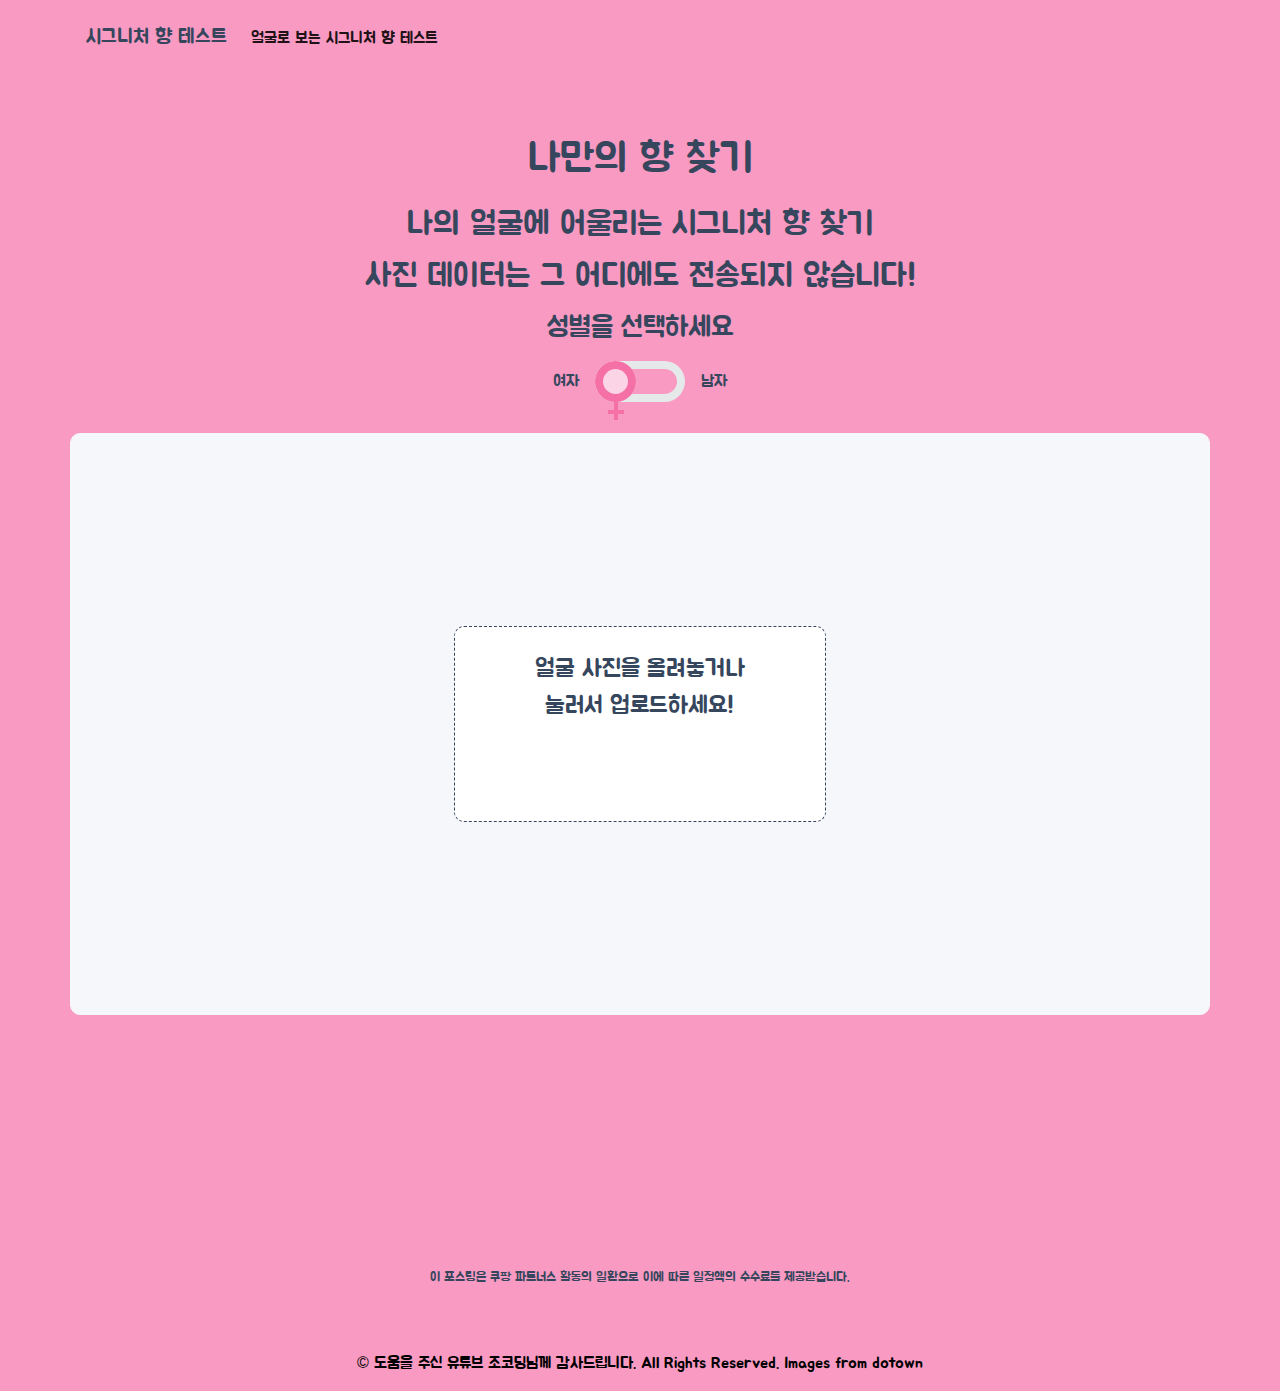
==== index.html @ cccfbf96 "change title" ====
<!DOCTYPE html>
<html>
    
<head>
    <!-- Go to www.addthis.com/dashboard to customize your tools -->
    <meta charset="UTF-8">
    <meta name="viewport" content="width=device-width, initial-scale=1, shrink-to-fit=no">
    <meta http-equiv="X-UA-Compatible" content="ie=edge">
    <link href="https://fonts.googleapis.com/css?family=Jua&display=swap" rel="stylesheet">
    <link rel="stylesheet" href="https://stackpath.bootstrapcdn.com/bootstrap/4.4.1/css/bootstrap.min.css" integrity="sha384-Vkoo8x4CGsO3+Hhxv8T/Q5PaXtkKtu6ug5TOeNV6gBiFeWPGFN9MuhOf23Q9Ifjh" crossorigin="anonymous">
    <title>시그니처 향 테스트</title>
    <meta name="title" content="시그니처 향 테스트">
    <meta name="subject" content="얼굴로 나의 향 테스트, 나에게 어울리는 향을 테스트해보세요!">
    <meta name="keywords" content="향 테스트, 인공지능 향 추천, 향수, 향 테스트, 나에게 어울리는 향, 향 찾기, 얼굴로 보는 향, 얼굴 향수, 향수얼굴, perfume, 인공지능 향, AI 향수 추천, AI 향, scent, ai scent, my perfume, personal scent ">
    <meta name="author" content="misang">
    <link rel="stylesheet" href="style.css">
    <link rel="canonical" href="https://lookscent.netlify.app/" />
    <meta property="og:url" content="https://lookscent.netlify.app/" />
    <meta property="og:type" content="website" />
    <meta property="og:title" content="나만의 향 테스트" />
    <meta property="og:description" content="얼굴로 보는 나의 향 테스트, 나에게 어울리는 향을 찾아보세요! 대표 연예인 사진 데이터로 학습한 인공지능이 나의 얼굴 특징을 기반으로 어울리는 향을 찾아드립니다. 회원가입도 필요없이 화면에서 바로 확인해보세요! 사진 데이터는 그 어디에도 전송되지 않습니다. 인공지능이 추천해주는 나의 향을 찾아보세요!" >
    <meta property="og:image" content="/image.jpg" />
    <script async src="https://pagead2.googlesyndication.com/pagead/js/adsbygoogle.js?client=ca-pub-5580044434392562"
     crossorigin="anonymous"></script>
    <script type="text/javascript" src="//s7.addthis.com/js/300/addthis_widget.js#pubid=ra-62d581c0c9867941"></script>
    <link rel="shortcut icon" href="/favicon.ico" type="image/x-icon">
    <link rel="icon" href="/favicon.ico" type="image/x-icon">
    <!-- Global site tag (gtag.js) - Google Analytics -->
    <script async src="https://www.googletagmanager.com/gtag/js?id=G-VNQ92HPM6Y"></script>
    <script>
        window.dataLayer = window.dataLayer || [];
        function gtag(){dataLayer.push(arguments);}
        gtag('js', new Date());

        gtag('config', 'G-VNQ92HPM6Y');
</script>
</head>

<body>
    <nav class="p-3 container navbar navbar-expand-lg navbar-light">
        <a class="navbar-brand" href="https://lookscent.netlify.app/">시그니처 향 테스트</a>
        <button class="navbar-toggler" type="button" data-toggle="collapse" data-target="#navbarNav" aria-controls="navbarNav" aria-expanded="false" aria-label="Toggle navigation">
            <span class="navbar-toggler-icon"></span>
        </button>
        <div class="collapse navbar-collapse" id="navbarNav">
            <ul class="navbar-nav">
                <li class="nav-item active">
                    <a class="nav-link" href="#">얼굴로 보는 시그니처 향 테스트
                        <span class="sr-only">(current)</span>
                    </a>
                </li>
            </ul>
        </div>
    </nav>
    <div class="ad-banner">
        <ins class="kakao_ad_area" style="display:none;" 
        data-ad-unit    = "DAN-I68rIBqGQ27XuwZE" 
        data-ad-width   = "1200" 
        data-ad-height  = "100"></ins>
    </div> 
<script type="text/javascript" src="//t1.daumcdn.net/kas/static/ba.min.js" async></script>
    <section class="section">
        <h1 class="title">나만의 향 찾기</h1>
        <h2 class="subtitle">나의 얼굴에 어울리는 시그니처 향 찾기</h2>
        <h2 class="sr-only">나는 어떤 향이 어울릴까? 나에게 어울리는 향을 찾아보세요!</h2>
        <h3 class="sr-only">대표 연예인 사진 데이터로 학습한 인공지능이 나의 얼굴형의 특징에 어울리는 향을 찾아드립니다.</h3>
        <h4 class="sr-only">본 서비스는 Google의 인공지능 teachable machine 2.0을 활용하였습니다.</h4>
        <p class="sr-only">얼굴로 보는 인공지능 향 추천, 나에게 어울리는 향을 찾아보세요! 대표 연예인 사진 데이터로 학습한 인공지능이 나의 얼굴 특징을 기반으로 나에게 어울리는 향을 찾아드립니다. 회원가입도 필요없이 화면에서 바로 확인해보세요! 사진 데이터는 그 어디에도 전송되지 않습니다. </p>
    </section>
    <h2 class="pb-2 d-flex justify-content-center">사진 데이터는 그 어디에도 전송되지 않습니다!</h2>
    <h3 class="pb-2 d-flex justify-content-center">성별을 선택하세요</h3>
    <section class="d-flex justify-content-center">
        <p class="d-flex align-items-center pr-3">여자</p>
        <div>
            <input type="checkbox" id="gender" value = '' onclick="ChangeBackgroundColor(this)"> <!-- 버튼 -->
            <label for="gender">
                <span class="knob">
                    <i></i>
                </span>
            </label>
        </div>
        <p class="d-flex align-items-center pl-3">남자</p>
    </section>
    <script class="jsbin" src="https://ajax.googleapis.com/ajax/libs/jquery/1/jquery.min.js"></script>
    <div class="mt-3 container file-upload">
        <div class="image-upload-wrap">
            <input class="file-upload-input" type='file' onchange="readURL(this);" accept="image/*" />
            <div class="drag-text">
                <!-- <img src="img/upload.svg" class="mt-5 pt-5 upload"> -->
                <h3 class="mb-5 pb-5 pt-4  upload-text">얼굴 사진을 올려놓거나 눌러서 업로드하세요!</h3>
            </div>
        </div>
        <div class="file-upload-content">
            <img class="file-upload-image" id="face-image" src="#" alt="your image" />
            <div id="loading" class="animated bounce">
                <div class="spinner-border" role="status">
                    <span class="sr-only">Loading...</span>
                </div>
                <p class="text-center">AI가 당신의 인상과 향을 찾는 중입니다.</p>
            </div>
            <p class="result-message"></p>
            <div id="label-container" class="d-flex flex-column justify-content-around"></div>
                <!-- Go to www.addthis.com/dashboard to customize your tools -->
                <div class="addthis_inline_share_toolbox"></div>

            <div class="pt-3 image-title-wrap">
                <button type="button p-2" class="try-again-btn" onclick="window.location.reload();">
                    <span class="try-again-text">다른 사진으로 재시도</span>
                </button>
            </div>            
        </div>
    </div>
    <div id="disqus_thread"></div>
<script>
    /**
    *  RECOMMENDED CONFIGURATION VARIABLES: EDIT AND UNCOMMENT THE SECTION BELOW TO INSERT DYNAMIC VALUES FROM YOUR PLATFORM OR CMS.
    *  LEARN WHY DEFINING THESE VARIABLES IS IMPORTANT: https://disqus.com/admin/universalcode/#configuration-variables    */
    /*
    var disqus_config = function () {
    this.page.url = PAGE_URL;  // Replace PAGE_URL with your page's canonical URL variable
    this.page.identifier = PAGE_IDENTIFIER; // Replace PAGE_IDENTIFIER with your page's unique identifier variable
    };
    */
    (function() { // DON'T EDIT BELOW THIS LINE
    var d = document, s = d.createElement('script');
    s.src = 'https://unknown-18.disqus.com/embed.js';
    s.setAttribute('data-timestamp', +new Date());
    (d.head || d.body).appendChild(s);
    })();
</script>
    <div class="coupang" align = "center"> 
        <iframe src="https://coupa.ng/ccXK9j" width="120" height="240" frameborder="0" scrolling="no" referrerpolicy="unsafe-url"></iframe>
        <iframe src="https://coupa.ng/ccXLr7" width="120" height="240" frameborder="0" scrolling="no" referrerpolicy="unsafe-url"></iframe>
        <iframe src="https://coupa.ng/ccXLs4" width="120" height="240" frameborder="0" scrolling="no" referrerpolicy="unsafe-url"></iframe>
        <iframe src="https://coupa.ng/ccXLth" width="120" height="240" frameborder="0" scrolling="no" referrerpolicy="unsafe-url"></iframe>
    </div><!-- 쿠팡 파트너스 -->
    <p class="state">이 포스팅은 쿠팡 파트너스 활동의 일환으로 이에 따른 일정액의 수수료를 제공받습니다.</p>
    <div class="ad-banner">
        <ins class="kakao_ad_area" style="display:none;" 
        data-ad-unit    = "DAN-HFr7iyqAqoJLglbb" 
        data-ad-width   = "320" 
        data-ad-height  = "100"></ins> 

        <ins class="kakao_ad_area" style="display:none;" 
            data-ad-unit    = "DAN-9bQ7gL9m0VF2BcgX" 
            data-ad-width   = "320" 
            data-ad-height  = "100"></ins>
    </div> 
        <script type="text/javascript" src="//t1.daumcdn.net/kas/static/ba.min.js" async></script>
    <div>
    <footer class="footer pt-5 container d-flex justify-content-center">
            <p>&copy; 도움을 주신 유튜브 조코딩님께 감사드립니다. All Rights Reserved. Images from dotown</p>
        </div>
    </footer>
    <script>
        function ChangeBackgroundColor(self) {
            var target = document.querySelector('body');
            if (self.value == 'woman') {
                target.style.backgroundColor = '#f89ac1'
                self.value = 'man'

            }
            else {
                target.style.backgroundColor = '#c5e2f5'
                self.value = 'woman'

            }
        }

        function readURL(input) {
            if (input.files && input.files[0]) {
                var reader = new FileReader();
                reader.onload = function(e) {
                    $('.image-upload-wrap').hide();
                    $('#loading').show();
                    $('.file-upload-image').attr('src', e.target.result);
                    $('.file-upload-content').show();
                    $('.image-title').html(input.files[0].name);
                };
                reader.readAsDataURL(input.files[0]);
                init().then(function() {
                    predict();
                    $('#loading').hide();
                });
            } else {
                removeUpload();
            }
        }

        function removeUpload() {
            $('.file-upload-input').replaceWith($('.file-upload-input').clone());
            $('.file-upload-content').hide();
            $('.image-upload-wrap').show();
        }
        $('.image-upload-wrap').bind('dragover', function() {
            $('.image-upload-wrap').addClass('image-dropping');
        });
        $('.image-upload-wrap').bind('dragleave', function() {
            $('.image-upload-wrap').removeClass('image-dropping');
        });
    </script>
    <script src="https://cdn.jsdelivr.net/npm/@tensorflow/tfjs@1.3.1/dist/tf.min.js"></script>
<script src="https://cdn.jsdelivr.net/npm/@teachablemachine/image@0.8/dist/teachablemachine-image.min.js"></script>
    <script type="text/javascript">
        let URL;
        const urlMale = "https://teachablemachine.withgoogle.com/models/o9D1N5TN/";
        const urlFemale = "https://teachablemachine.withgoogle.com/models/bB3YHn5r/";
        let model, webcam, labelContainer, maxPredictions;
        async function init() {
            if (document.getElementById("gender").checked) {
                URL = urlMale;
            } else {
                URL = urlFemale;
            }
            const modelURL = URL + "model.json";
            const metadataURL = URL + "metadata.json";
            model = await tmImage.load(modelURL, metadataURL);
            maxPredictions = model.getTotalClasses();
            labelContainer = document.getElementById("label-container");
            for (let i = 0; i < maxPredictions; i++) {
                var element = document.createElement("div")
                element.classList.add("d-flex");
                labelContainer.appendChild(element);
            }
        }
        async function predict() {
            var image = document.getElementById("face-image")
            const prediction = await model.predict(image, false);
            prediction.sort((a, b) => parseFloat(b.probability) - parseFloat(a.probability));
            console.log(prediction[0].className);
            var resultTitle, resultExplain, resultCeleb, resultimage;
            if (document.getElementById("gender").checked) {
                switch (prediction[0].className) {
                    case "dog":
                        resultTitle = "편안하고 따뜻한 강아지"
                        resultimage = "dog.png"
                        resultExplain = "활짝 웃는 모습이 세상 무해하고 순둥한 강아지같은 미소는 지닌 귀여운 얼굴이시군요! 이러한 특징의 장점을 더 살려주는 사랑스럽고 포옹을 하고싶게 만드는 향이 잘 어울리겠습니다. 순수함과 러블리한 느낌을 주는 꽃향, 따뜻한 느낌을 주는 바닐라향이 어우러진 향수가 잘 어울리시겠어요!"
                        resultCeleb = "추천 노트: 통 가빈 향, 바닐라 향, 백리 향, 엠버우드 향"
                        break;
                    case "cat":
                        resultTitle = "시크하고 세련된 고양이"
                        resultimage = "cat.png"
                        resultExplain = "도도하고 시크한 눈빛과 남들 시선 같은 것은 전혀 신경 안 쓰는 자유로운 영혼의 매력을 지닌 당신! 프레쉬하면서도 깔끔함을 잃지 않으며, 향긋하면서도 부드럽고 달콤함과 포근함이 같이 내려앉는 향이 잘 어울리시겠어요!"
                        resultCeleb = "추천 노트: 라임 향, 바질 향, 라일락 향, 아이리스 향, 배티러 향"
                        break;
                    case "rabbit":
                        resultTitle = "사랑스럽고 달콤한 토끼"
                        resultimage = "rabbit.png"
                        resultExplain = " 동글고 부드러운 느낌의 얼굴은 사랑스럽고 귀여운 분위기가 연출됩니다. 하지만 다소 어려보여 성숙하지 못하게 느껴질 수 있다는 단점이 있습니다. 이런 사람은 사랑스럽고 귀여운 이미지의 장점은 최대한 살리면서 어려 보이는 단점을 커버해 줄 향을 선택하는 것이 좋습니다. 포근하고 여성스로운 이미지의 향수가 이런 사람들에게 잘 어울리며 달콤한 향이 분위기 연출에 효과적입니다."
                        resultCeleb = "추천 노트: 화이트 머스크 향, 플로럴 향, 피치 향, 코랄 향"
                        break;
                    case "dinosaur":
                        resultTitle = "섹시하고 퇴폐적인 공룡"
                        resultimage = "dino.png"
                        resultExplain = "포마드가 잘 어울릴 것 같은 당신! 스모키한 튜베로즈가 주는 다크하고 섹시한 느낌을 주는 향으로 당신의 퇴폐미를 한층 더 유혹적으로 만들어 줍니다. 큐민, 대마, 럼의 느낌이 강렬한 느낌을 심어주고, 코코넛, 커피 등이 주는 묵직함이 어울리는, 어두컴컴한 뒷골목을 생각나게 하는 향이 잘 어울리겠네요!"
                        resultCeleb = "추천 노트: 버터 아몬드 향, 라벤더 향, 엠버 향, 래더 향, 캐시미어 향"
                        break;
                    case "bear":
                        resultTitle = "포근하고 편안한 곰"
                        resultimage = "bear.png"
                        resultExplain = "기대고 싶은 이미지를 지닌 당신은 부두러운 향수가 잘 어울리겠군요. 설탕을 조금 넣은 따뜻한 우유를 닮은 튜베로즈 향기와 계속 코 끝에 맴도는 비누 잔향이 따뜻한 무드를 만들어서 곰처럼 기대고 싶은 포근한 이미지를 더욱 특별하게 완성하기에 좋습니다."
                        resultCeleb = "추천 노트: 디마스커스 로즈 향, 블랙 커런트 잎 향, 시더우드 향, 우디 노트 향, 베르가못 향 "
                        break;
                    default:
                        resultTitle = "알수없음"
                        resultimage = ""
                        resultExplain = ""
                        resultCeleb = ""
                }
            } else {
                switch (prediction[0].className) {
                    case "dog":
                        resultTitle = "사랑스럽고 따뜻한 강이지"
                        resultimage = "dog.png"
                        resultExplain = "활짝 웃는 모습이 세상 무해하고 순둥한 강아지같은 미소는 지닌 귀여운 얼굴이시군요! 이러한 특징의 장점을 더 살려주는 사랑스럽고 포옹을 하고싶게 만드는 향이 잘 어울리겠습니다. 순수함과 러블리한 느낌을 주는 꽃향, 따뜻한 느낌을 주는 바닐라향이 어우러진 향수가 잘 어울리시겠어요!"
                        resultCeleb = "추천 노트: 피치 향, 화이트 플로럴 향, 프리지아 향, 바이올렛 향"
                        break;
                    case "cat":
                        resultTitle = "도도하고 세련된 고양이"
                        resultimage = "cat.png"
                        resultExplain = "눈꼬리가 올라가 있어서 도도하고 새침한 느낌을 주는 당신! 잠깐 스쳐 지나가는 것만으로도 매혹적인 느낌을 어필하는, 본능적인 이끌림의 표본을 떠올리는 향이 잘 어울리시겠어요! 장미 향과 래더 향이 더해진 향으로 우아하면서 고급스러운 무드를 연출하며 당신의 눈빛을 더욱 매력적으로 만들어주곘네요!"
                        resultCeleb = "추천 노트: 장미 향, 코랄 향, 머스크 향, 우드 향 "
                        break;
                    case "rabbit":
                        resultTitle = "달콤하고 여성스러운 토끼"
                        resultimage = "rabbit.png"
                        resultExplain = "동글고 부드러운 느낌의 얼굴은 사랑스럽고 귀여운 분위기가 연출됩니다. 하지만 다소 어려보여 성숙하지 못하게 느껴질 수 있다는 단점이 있습니다. 이런 사람은 사랑스럽고 귀여운 이미지의 장점은 최대한 살리면서 어려 보이는 단점을 커버해 줄 향을 선택하는 것이 좋습니다. 포근하고 여성스로운 이미지의 향수가 이런 사람들에게 잘 어울리며 달콤한 향이 분위기 연출에 효과적입니다."
                        resultCeleb = "추천 노트: 체리 향, 화이트 머스크 향, 크렌베리 향, 페어 향"
                        break;
                    case "deer":
                        resultTitle = "관능적이고 화려한 사슴"
                        resultimage = "dear.png"
                        resultExplain = "관능적이고 화려한 향 뚜렷한 윤곽으로 현대미를 어필하는 얼굴. 신세대 여성에게서 많이 볼 수있는 얼굴입니다. 하지만 개성이 반감되지 않고 당당함과 섹시함, 모던함을 어필하는 얼굴형입니다. 이런 사람은 강한 개성과 강렬한 인상을 잘 표현해 주는 자유롭고 화려한 향을 선택하는 것이 좋습니다. 신비스럽고 리치한 향이면 시너지가 더욱 좋습니다. 현대 여성이 가진 능력 있는 모습을 발산 시키는 그런 향을 추천드립니다."
                        resultCeleb = "추천 노트:자스민 향, 히아신스 향, 수선화 향, 스웨이드 향, 샌달우드 향, 꿀 향"
                        break;
                    case "fox":
                        resultTitle = "갸날프고 클래식한 여우"
                        resultimage = "fox.png"
                        resultExplain = "어떤 스타일의 의상도 무난히 소화하는 갸날픈 달걀형의 얼굴은 오랫동안 미인의 기준으로 여겨져 왔습니다. 물론 지금까지. 최근 들어 서구형의 얼굴이 각광받으면서 그 자레에서 살짝 밀리는 감이 없지는 않지만 어디를 가든 환영받고 여성스러운 이미지를 어필할 수 있다는 장점이 있습니다. 이런 사람은 자신의 고전적인 이미지를 최대한 살리는 것이 좋습니다. 향도 여성스럽고 깔끔한 인상에 어울리는 클래식한 향이 적당합니다. 너무 강하고 화려한 향은 언밸런스한 느낌이 날 수도 있으므로 피하는게 좋습니다."
                        resultCeleb = "추천 노트: 베르가못 향, 레몬 향, 녹차 향, 파우더리 머스크 향, 엠버 향"
                        break;
                    default:
                        resultTitle = "알수없음"
                        resultimage = ""
                        resultExplain = ""
                        resultCeleb = ""
                }
            }
            var title = "<div class='" + prediction[0].className + "-animal-title'>" + resultTitle + "</div>"
            var image = '<img src=' + '"' + resultimage + '"' + 'width=150 height=150 alt="no image">'
            var explain = "<div class='animal-explain pt-2'>" + resultExplain + "</div>"
            var celeb = "<div class='" + prediction[0].className + "-animal-celeb pt-2 pb-2'>" + resultCeleb + "</div>"
            $('.result-message').html(title + image + explain + celeb);
            var barWidth;
            for (let i = 0; i < maxPredictions; i++) {
                if (prediction[i].probability.toFixed(2) > 0.1) {
                    barWidth = Math.round(prediction[i].probability.toFixed(2) * 100) + "%";
                } else if (prediction[i].probability.toFixed(2) >= 0.01) {
                    barWidth = "4%"
                } else {
                    barWidth = "2%"
                }
                var labelTitle;
                switch (prediction[i].className) {
                    case "dog":
                        labelTitle = "귀여움"
                        break;
                    case "cat":
                        labelTitle = "세련됨"
                        break;
                    case "rabbit":
                        labelTitle = "부드러움"
                        break;
                    case "dinosaur":
                        labelTitle = "퇴폐미"
                        break;
                    case "bear":
                        labelTitle = "포근함"
                        break;
                    case "deer":
                        labelTitle = "섹시함"
                        break;
                    case "fox":
                        labelTitle = "클래식함"
                        break;
                    default:
                        labelTitle = "알수없음"
                }
                var label = "<div class='animal-label d-flex align-items-center'>" + labelTitle + "</div>"
                var bar = "<div class='bar-container position-relative container'><div class='" + prediction[i].className + "-box'></div><div class='d-flex justify-content-center align-items-center " + prediction[i].className + "-bar' style='width: " + barWidth + "'><span class='d-block percent-text'>" + Math.round(prediction[i].probability.toFixed(2) * 100) + "%</span></div></div>"
                labelContainer.childNodes[i].innerHTML = label + bar;
            }
        }
    </script>
    <script>
        function iosApp() {
            document.getElementById("coupang").style.display="none";
            $("#coupang ins").hide();
            document.getElementById("addThis").style.display="none";
            document.getElementById("disqus_thread").style.display="none";
            var kakao = document.getElementsByClassName("kakao_ad_area");
            for (var i = 0; i < kakao.length; i++) {
              if(kakao[i]) {
                  kakao[i].style.display="none";
              }
            }
            document.getElementById("yotube-top-link").style.display="none";
            document.getElementById("yotube-mid-link").style.display="none";
            document.getElementById("yotube-bottom-link").style.display="none";
        }
    </script>
</body>
<!-- 
image input box
Copyright (c) 2020 by Aaron Vanston (https://codepen.io/aaronvanston/pen/yNYOXR)

Permission is hereby granted, free of charge, to any person obtaining a copy of this software and associated documentation files (the "Software"), to deal in the Software without restriction, including without limitation the rights to use, copy, modify, merge, publish, distribute, sublicense, and/or sell copies of the Software, and to permit persons to whom the Software is furnished to do so, subject to the following conditions:

The above copyright notice and this permission notice shall be included in all copies or substantial portions of the Software.

THE SOFTWARE IS PROVIDED "AS IS", WITHOUT WARRANTY OF ANY KIND, EXPRESS OR IMPLIED, INCLUDING BUT NOT LIMITED TO THE WARRANTIES OF MERCHANTABILITY, FITNESS FOR A PARTICULAR PURPOSE AND NONINFRINGEMENT. IN NO EVENT SHALL THE AUTHORS OR COPYRIGHT HOLDERS BE LIABLE FOR ANY CLAIM, DAMAGES OR OTHER LIABILITY, WHETHER IN AN ACTION OF CONTRACT, TORT OR OTHERWISE, ARISING FROM, OUT OF OR IN CONNECTION WITH THE SOFTWARE OR THE USE OR OTHER DEALINGS IN THE SOFTWARE.

gender toggle
Copyright (c) 2020 by Mert Cukuren (https://codepen.io/knyttneve/pen/bPpEZY)

Permission is hereby granted, free of charge, to any person obtaining a copy of this software and associated documentation files (the "Software"), to deal in the Software without restriction, including without limitation the rights to use, copy, modify, merge, publish, distribute, sublicense, and/or sell copies of the Software, and to permit persons to whom the Software is furnished to do so, subject to the following conditions:

The above copyright notice and this permission notice shall be included in all copies or substantial portions of the Software.

THE SOFTWARE IS PROVIDED "AS IS", WITHOUT WARRANTY OF ANY KIND, EXPRESS OR IMPLIED, INCLUDING BUT NOT LIMITED TO THE WARRANTIES OF MERCHANTABILITY, FITNESS FOR A PARTICULAR PURPOSE AND NONINFRINGEMENT. IN NO EVENT SHALL THE AUTHORS OR COPYRIGHT HOLDERS BE LIABLE FOR ANY CLAIM, DAMAGES OR OTHER LIABILITY, WHETHER IN AN ACTION OF CONTRACT, TORT OR OTHERWISE, ARISING FROM, OUT OF OR IN CONNECTION WITH THE SOFTWARE OR THE USE OR OTHER DEALINGS IN THE SOFTWARE.
 -->

</html>
---- style.css ----
body {
    font-family: 'Jua', sans-serif;
    background-color: #f89ac1;
    box-sizing: border-box;
    color: #35465d;
    transition: all 1s;
  }
  .coupang{
    margin-left: 25%;
    margin-right: 25%;
    margin-top: 1%;
    text-align: center;
    display: flex;
    justify-content: space-around;
  }
  .file-upload {
      padding: 15% 3%;
      margin: 0 auto;
      border-radius: 10px;
      border: solid 1.5px #f6f7fa;
      background-color: #f6f7fa;
  }
  .file-upload-btn {
    width: 100%;
    margin: 0;
    color: #fff;
    background: #1FB264;
    border: none;
    padding: 10px;
    border-radius: 4px;
    border-bottom: 4px solid #15824B;
    transition: all .2s ease;
    outline: none;
    text-transform: uppercase;
    font-weight: 700;
  }
  
  .file-upload-btn:hover {
    background: #1AA059;
    color: #ffffff;
    transition: all .2s ease;
    cursor: pointer;
  }
  
  .file-upload-btn:active {
    border: 0;
    transition: all .2s ease;
  }
  
  .file-upload-content {
    display: none;
    text-align: center;
  }
  #loading {
    display: none;
  }
  
  .file-upload-input {
    position: absolute;
    margin: 0;
    padding: 0;
    width: 100%;
    height: 100%;
    outline: none;
    opacity: 0;
    cursor: pointer;
  }
  
  .image-upload-wrap {
      width: 35%;
      margin: 0 auto;
      position: relative;
      object-fit: contain;
      border-radius: 10px;
      border: dashed 1.5px #35465d;
      background-color: #ffffff;
  }
  
  .image-dropping,
  .image-upload-wrap:hover {
      background-color: #35465d82;
      border: 1.5px dashed #ffffff;
  }
  
  .image-title-wrap {
    padding: 0 15px 15px 15px;
    color: #222;
  }
  
  .drag-text {
    text-align: center;
  }
  
  .drag-text h3 {
    font-weight: 500;
    text-transform: uppercase;
  }
  
  .file-upload-image {
    max-height: 60%;
    max-width: 60%;
    margin: auto;
    padding: 10px;
  }
  
  .try-again-btn {
    border-radius: 40px;
    border: solid 1.5px #35465d;
    background-color: #35465d;
  }
  
  .try-again-text {
    display: block;
    font-size: 1.5rem;
    text-align: center;
    color: #ffffff;
    padding: 4px 15px;
  }
  
  .remove-image:hover {
    background: #c13b2a;
    color: #ffffff;
    transition: all .2s ease;
    cursor: pointer;
  }
  
  .remove-image:active {
    border: 0;
    transition: all .2s ease;
  }
  
  .navbar-light .navbar-brand {
    line-height: 1.68;
    text-align: left;
    color: #35465d; 
  }
  
  .navbar-light .navbar-toggler {
      border-color: #ffffff;
  }
  
  .section {
      margin-top: 50px;
  }
  
  .title {
    line-height: 1.67;
    text-align: center;
    color: #35465d;
  }
  
  .subtitle {
    line-height: 1.53;
    text-align: center;
    color: #35465d;
  }
  
  /* On screens that are 600px or less, set the background color to olive */
  @media screen and (max-width: 600px) {
    html {
      font-size: 10px;
    }
      .navbar-brand {
          font-size: 2rem;
      }
  }
  
  
  .youtube-link {
      font-size: 1.5rem;
      line-height: 1.71;
      text-align: center;
      color: #f73737;
      text-decoration: underline;
  }
  
  .youtube-link:hover {
      font-size: 1.5rem;
      line-height: 1.71;
      text-align: center;
      color: #f73737;
      text-decoration: underline;
  }
  
  .youtube-icon {
      width: 30px;
      height: 27.262px;
  }
  
  .upload {
      width: 20%;
  }
  
  .upload-text {
      width: 58%;
      font-size: 1.5rem;
      line-height: 1.53;
      text-align: center;
      color: #35465d;
      margin: 0 auto;
  }
  
  .footer {
      background-color: initial;
      color: initial;
  }
  
  .bar-container {
    height: 2.7rem;
  }
  .dinosaur-box {
    position: absolute;
    top: 0;
    left: 0;
    height: 2rem;
    border-radius: 10px;
    width: 100%;
    background-color: rgba(117, 204, 84, 0.2);
  }
  .dinosaur-bar {
    position: absolute;
    top: 0;
    left: 0;
    height: 2rem;
    border-radius: 10px;
    background-color: rgba(117, 204, 84, 1);
  }
  .deer-box {
    position: absolute;
    top: 0;
    left: 0;
    height: 2rem;
    border-radius: 10px;
    width: 100%;
    background-color: rgba(117, 204, 84, 0.2);
  }
  .deer-bar {
    position: absolute;
    top: 0;
    left: 0;
    height: 2rem;
    border-radius: 10px;
    background-color: rgba(117, 204, 84, 1);
  }
  .dog-box {
    position: absolute;
    top: 0;
    left: 0;
    height: 2rem;
    border-radius: 10px;
    width: 100%;
    background-color: rgba(27, 175, 234, 0.2);
  }
  .dog-bar {
    position: absolute;
    top: 0;
    left: 0;
    height: 2rem;
    border-radius: 10px;
    background-color: rgba(27, 175, 234, 1);
  }
  .cat-box {
    position: absolute;
    top: 0;
    left: 0;
    height: 2rem;
    border-radius: 10px;
    width: 100%;
    background-color: rgba(251, 176, 59, 0.2);
  }
  .cat-bar {
    position: absolute;
    top: 0;
    left: 0;
    height: 2rem;
    border-radius: 10px;
    background-color: rgba(251, 176, 59, 1);
  }
  .bear-box {
    position: absolute;
    top: 0;
    left: 0;
    height: 2rem;
    border-radius: 10px;
    width: 100%;
    background-color: rgba(195, 140, 102, 0.2);
  }
  .bear-bar {
    position: absolute;
    top: 0;
    left: 0;
    height: 2rem;
    border-radius: 10px;
    background-color: rgba(195, 140, 102, 1);
  }
  .fox-box {
    position: absolute;
    top: 0;
    left: 0;
    height: 2rem;
    border-radius: 10px;
    width: 100%;
    background-color: rgba(49, 132, 155, 0.2);
  }
  .fox-bar {
    position: absolute;
    top: 0;
    left: 0;
    height: 2rem;
    border-radius: 10px;
    background-color: rgba(49, 132, 155, 1);
  }
  .rabbit-box {
    position: absolute;
    top: 0;
    left: 0;
    height: 2rem;
    border-radius: 10px;
    width: 100%;
    background-color: rgba(235, 166, 190, 0.2);
  }
  .rabbit-bar {
    position: absolute;
    top: 0;
    left: 0;
    height: 2rem;
    border-radius: 10px;
    background-color: rgba(235, 166, 190, 1);
  }
  .percent-text {
    font-size: 1rem;
    color: #ffffff;
  }
  .animal-label {
      width: 20%;
      text-align: left;
      height: 2rem;
  }
  #label-container {
      width: 80%;
      margin: 0 auto;
  }
  .result-message {
      font-size: 2rem;
  }
  
  
  .animal-explain {
      font-size: 1.5rem;
  }
  .dinosaur-animal-title {
      color: #3ba363;
  }
  .dinosaur-animal-celeb {
      color: #3ba363;
      font-size: 1.2rem;
  }
  .deer-animal-title {
      color: #3ba363;
  }
  .deer-animal-celeb {
      color: #3ba363;
      font-size: 1.2rem;
  }
  .cat-animal-title {
      color: #ff6c0a;
  }
  .cat-animal-celeb {
      color: #ff6c0a;
      font-size: 1.2rem;
  }
  .dog-animal-title {
      color: #548dd4;
  }
  .dog-animal-celeb {
      color: #548dd4;
      font-size: 1.2rem;
  }
  .rabbit-animal-title {
      color: #e56995;
  }
  .rabbit-animal-celeb {
      color: #e56995;
      font-size: 1.2rem;
  }
  .bear-animal-title {
      color: #9b6b43;
  }
  .bear-animal-celeb {
      color: #9b6b43;
      font-size: 1.2rem;
  }
  .fox-animal-title {
      color: #31849b;
  }
  .fox-animal-celeb {
      color: #31849b;
      font-size: 1.2rem;
  }
  
  /* gender */
  input#gender {
    display: none;
  }
  
  label {
    cursor: pointer;
    display: inline-block;
    width: 90px;
    height: 41px;
    box-shadow: 0 0 0 8px #e5e9ea inset;
    border-radius: 30px;
    position: relative;
  }
  
  .knob {
    position: absolute;
    width: 41px;
    top: 0;
    left: 0;
    height: 41px;
    border-radius: 50%;
    box-shadow: 0 0 0 8px #f470a7 inset;
    background-color: #fbd4e6;
    transition: 0.3s;
  }
  
  .knob > i {
    position: absolute;
    width: 4px;
    height: 18px;
    top: 100%;
    background-color: #f470a7;
    left: calc(50% - 2px);
  }
  
  .knob > i:before,
  .knob > i:after {
    width: 6px;
    position: absolute;
    top: 42%;
    content: "";
    height: 4px;
    background-color: #f470a7;
  }
  
  .knob > i:before {
    left: 4px;
  }
  .knob > i:after {
    left: -6px;
  }
  
  input:checked + label > .knob {
    box-shadow: 0 0 0 8px #a1c6dd inset;
    background-color: #e2ecf4;
    transform: translateX(49px) rotate(-140deg);
  }
  
  input:checked + label > .knob > i {
    background-color: #a1c6dd;
  }
  
  input:checked + label > .knob > i:after,
  input:checked + label > .knob > i:before {
    background-color: #a1c6dd;
  }
  
  input:checked + label > .knob > i:after {
    top: 14.5px;
    width: 12px;
    left: -7px;
    transform: rotate(45deg);
  }
  input:checked + label > .knob > i:before {
    top: 13px;
    width: 12px;
    left: 0px;
    transform: rotate(134deg);
  }
  .state {
    font-size: small;
    text-align: center;
  }
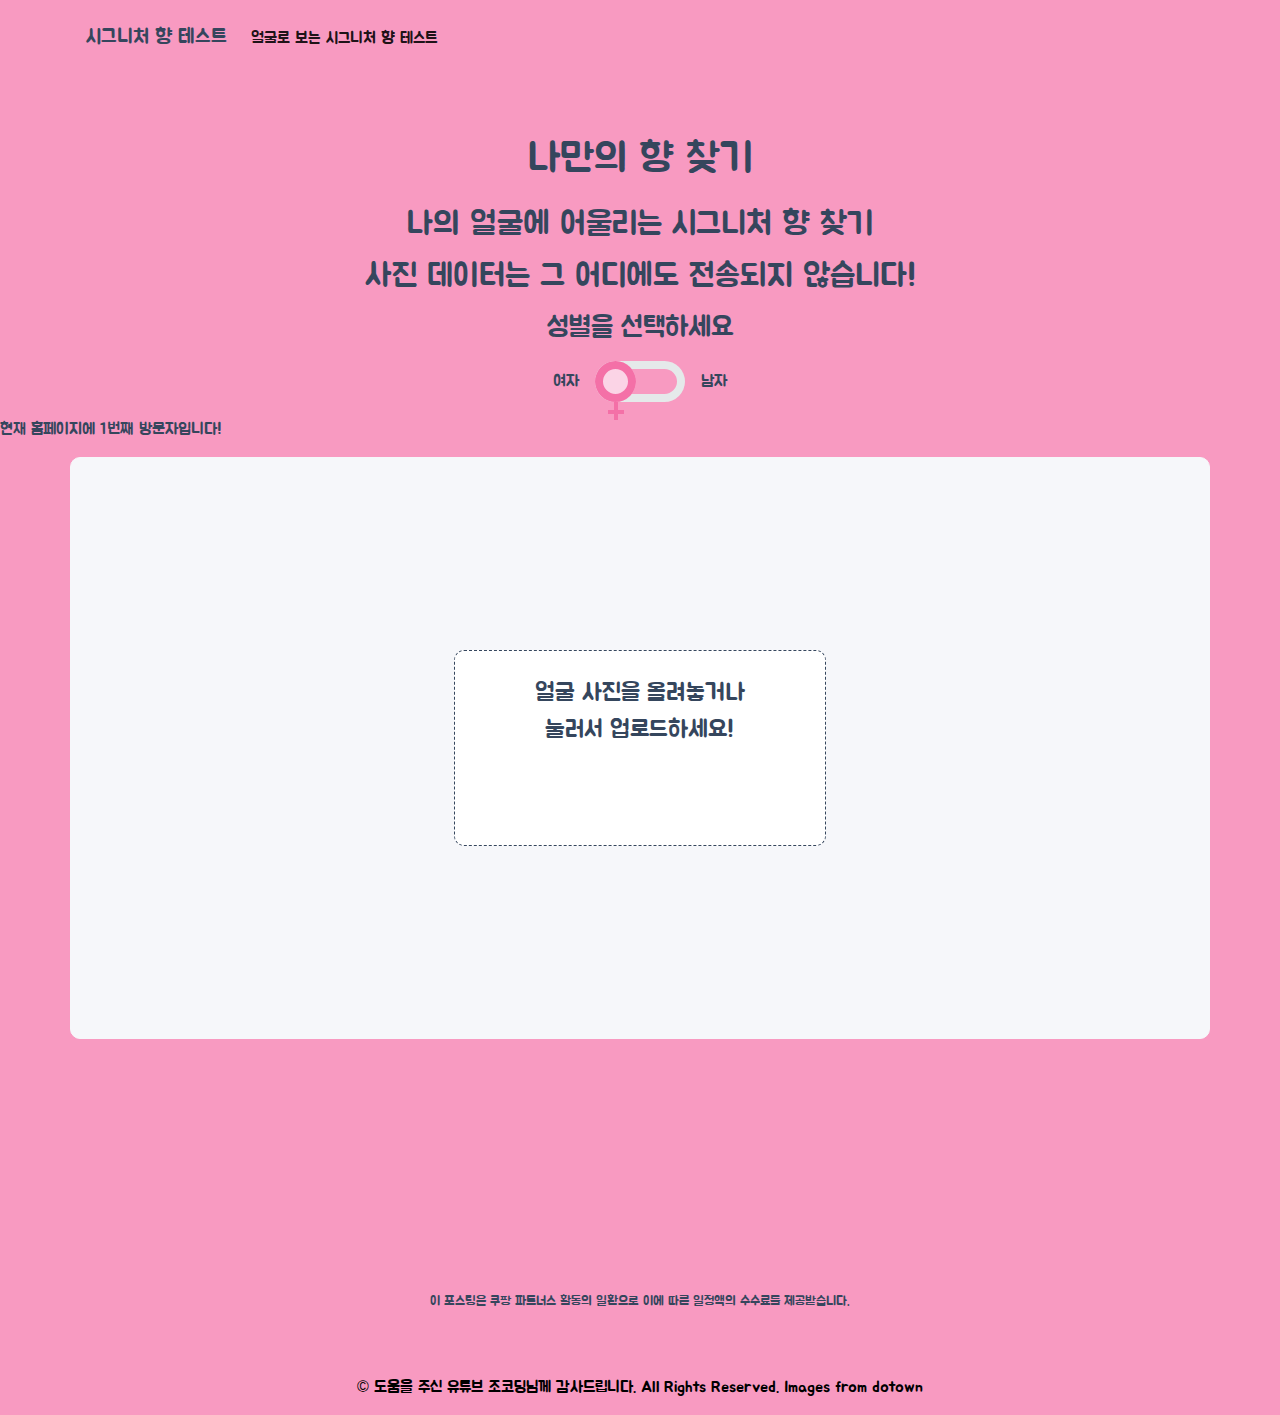
==== commit 7aebd01d: "방문자 수" ====
--- a/index.html
+++ b/index.html
@@ -37,6 +37,23 @@
 </head>
 
 <body>
+    <script language="JavaScript">
+        expireDate = new Date
+        expireDate.setMonth(expireDate.getMonth()+3)
+        hitCt = eval(cookieVal("pageHit"))
+        hitCt++
+        document.cookie = "pageHit="+hitCt+";expires=" + expireDate.toGMTString()
+
+        function cookieVal(cookieName){
+            thisCookie = document.cookie.split("; ")
+            for (i=0;i<thisCookie.length; i++){
+                if (cookieName == thisCookie[i].split("=")[0]){
+                    return thisCookie[i].split("=")[1]
+                }
+                return 0
+            }
+        }
+    </script>
     <nav class="p-3 container navbar navbar-expand-lg navbar-light">
         <a class="navbar-brand" href="https://lookscent.netlify.app/">시그니처 향 테스트</a>
         <button class="navbar-toggler" type="button" data-toggle="collapse" data-target="#navbarNav" aria-controls="navbarNav" aria-expanded="false" aria-label="Toggle navigation">
@@ -82,6 +99,9 @@
         <p class="d-flex align-items-center pl-3">남자</p>
     </section>
     <script class="jsbin" src="https://ajax.googleapis.com/ajax/libs/jquery/1/jquery.min.js"></script>
+    <script lang="javascript" type="text/javascript">
+        document.write("현재 홈페이지에 "+hitCt+ "번째 방문자입니다!")
+    </script>
     <div class="mt-3 container file-upload">
         <div class="image-upload-wrap">
             <input class="file-upload-input" type='file' onchange="readURL(this);" accept="image/*" />
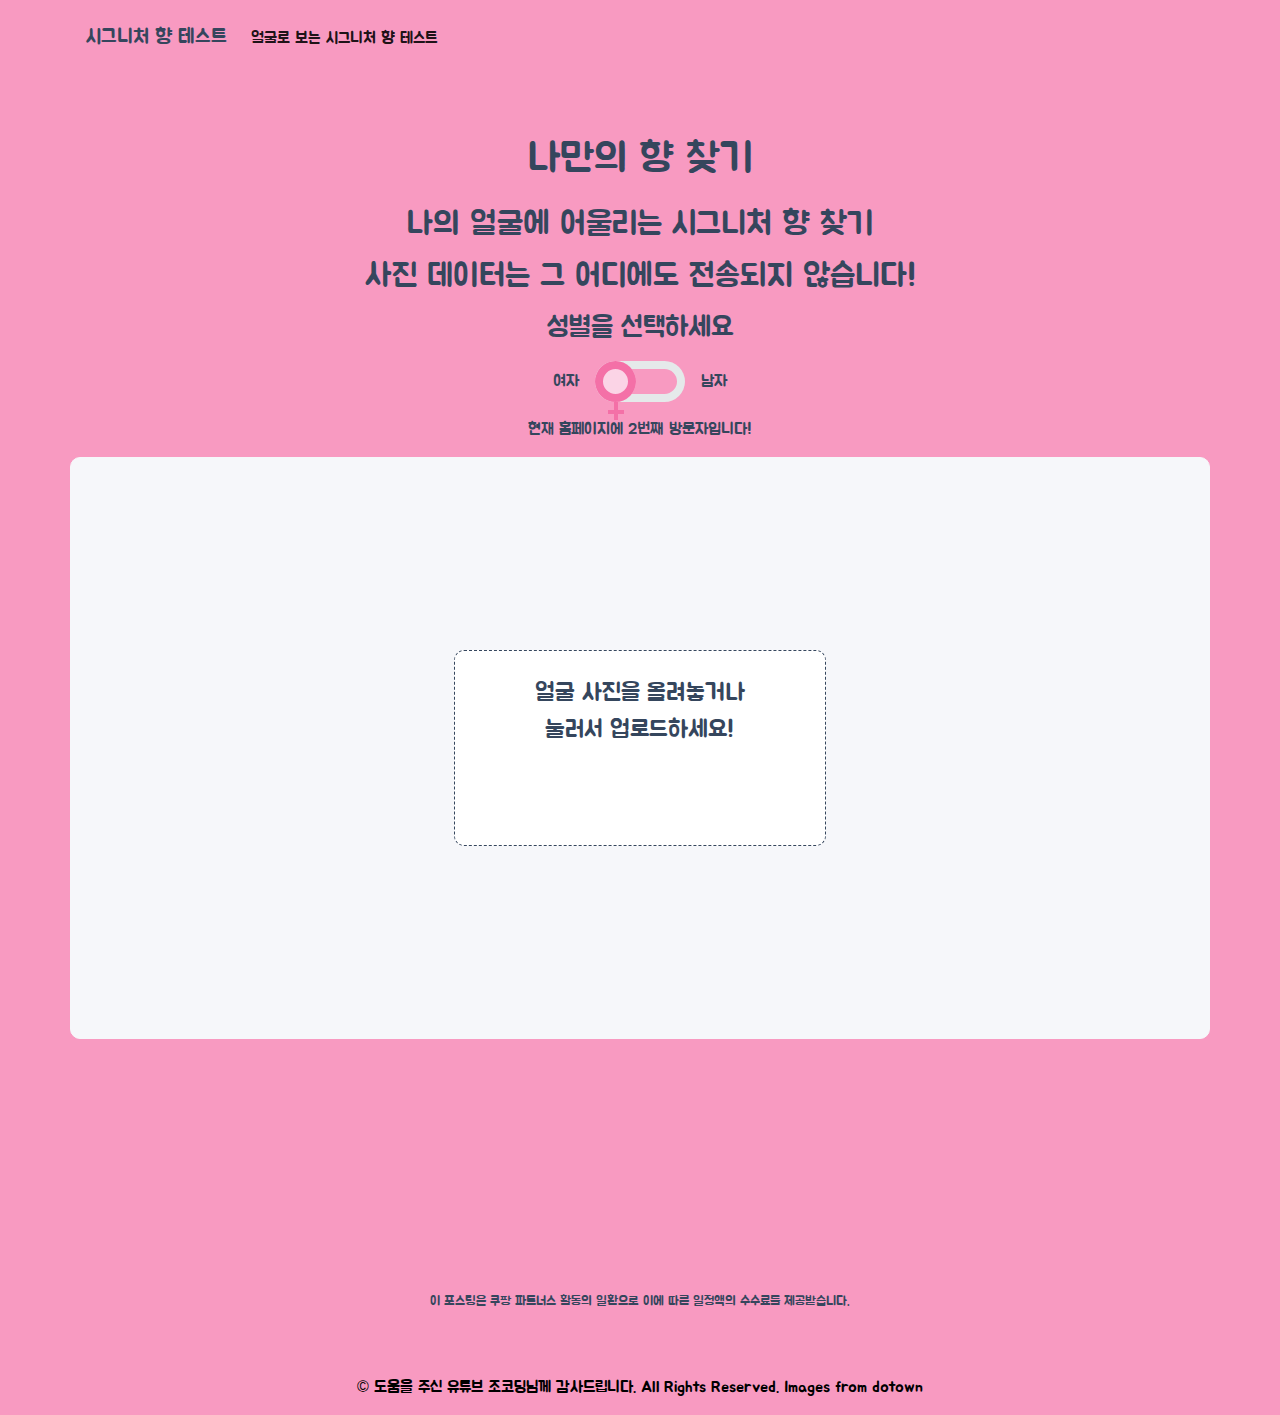
==== commit 28381b21: "center" ====
--- a/index.html
+++ b/index.html
@@ -100,7 +100,7 @@
     </section>
     <script class="jsbin" src="https://ajax.googleapis.com/ajax/libs/jquery/1/jquery.min.js"></script>
     <script lang="javascript" type="text/javascript">
-        document.write("현재 홈페이지에 "+hitCt+ "번째 방문자입니다!")
+        document.write("<center>현재 홈페이지에 "+hitCt+ "번째 방문자입니다!</center>")
     </script>
     <div class="mt-3 container file-upload">
         <div class="image-upload-wrap">
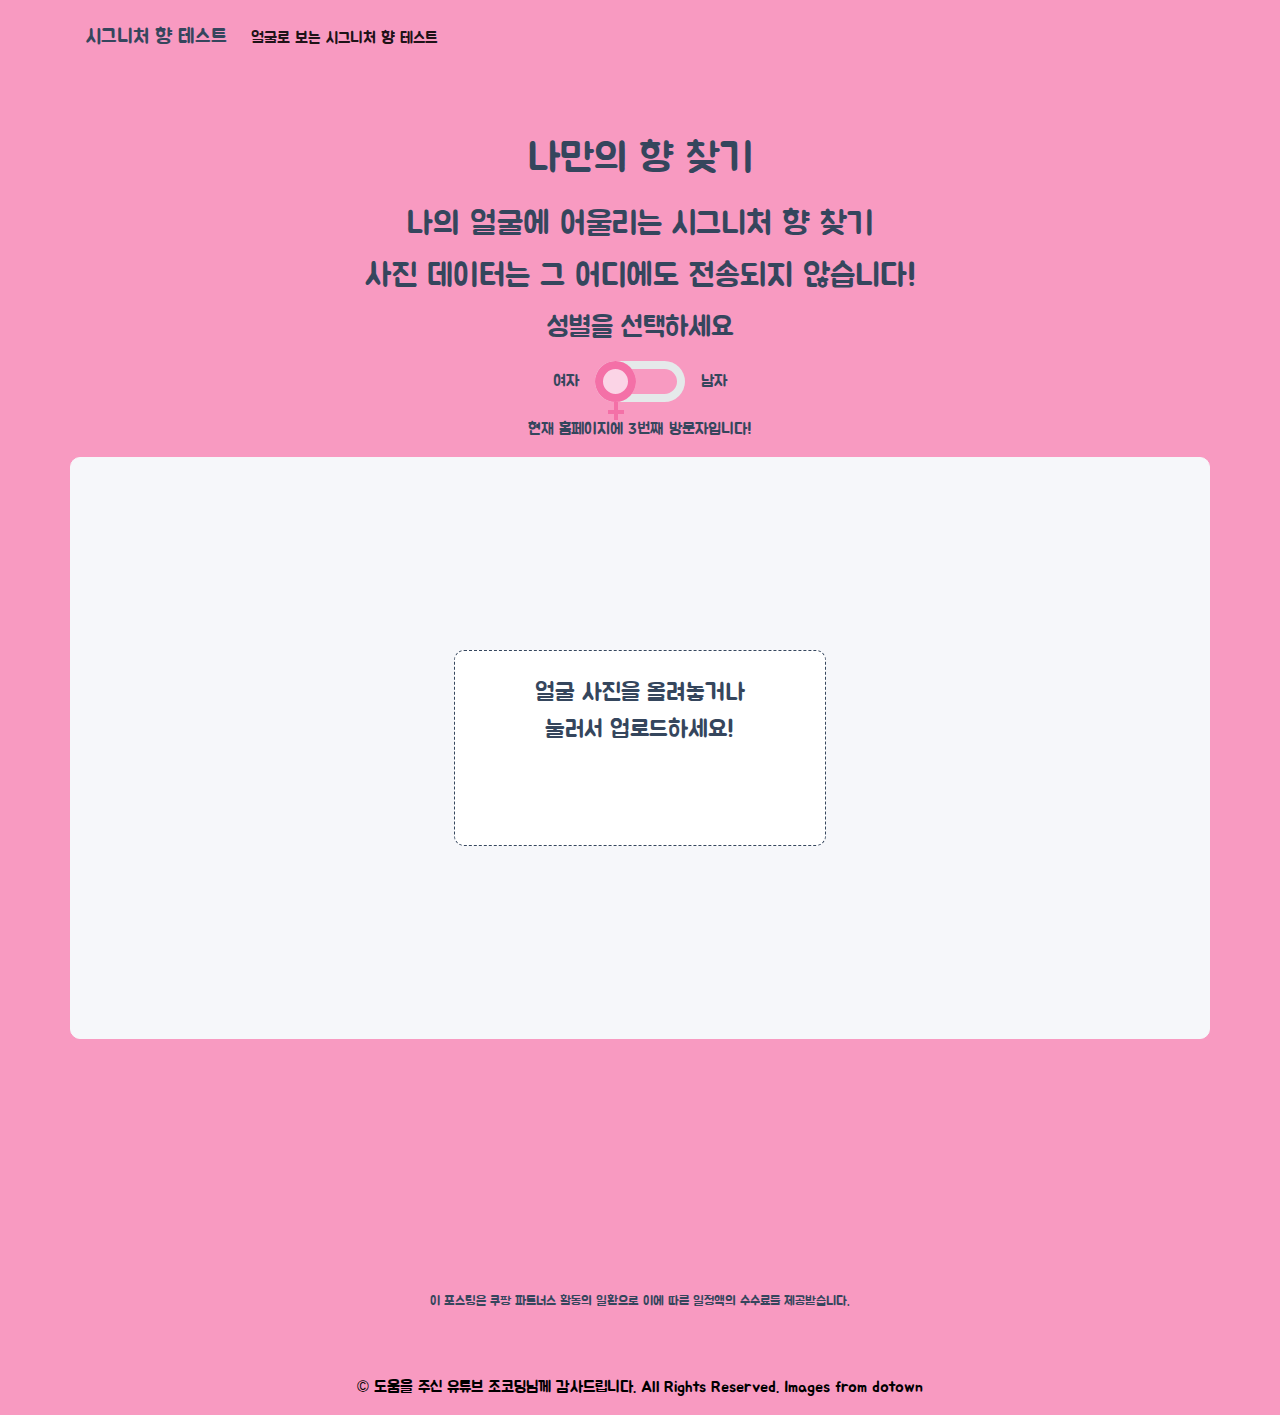
==== commit 16eba2f3: "plz" ====
--- a/index.html
+++ b/index.html
@@ -37,7 +37,7 @@
 </head>
 
 <body>
-    <script language="JavaScript">
+    <script lang="javascript`">
         expireDate = new Date
         expireDate.setMonth(expireDate.getMonth()+3)
         hitCt = eval(cookieVal("pageHit"))
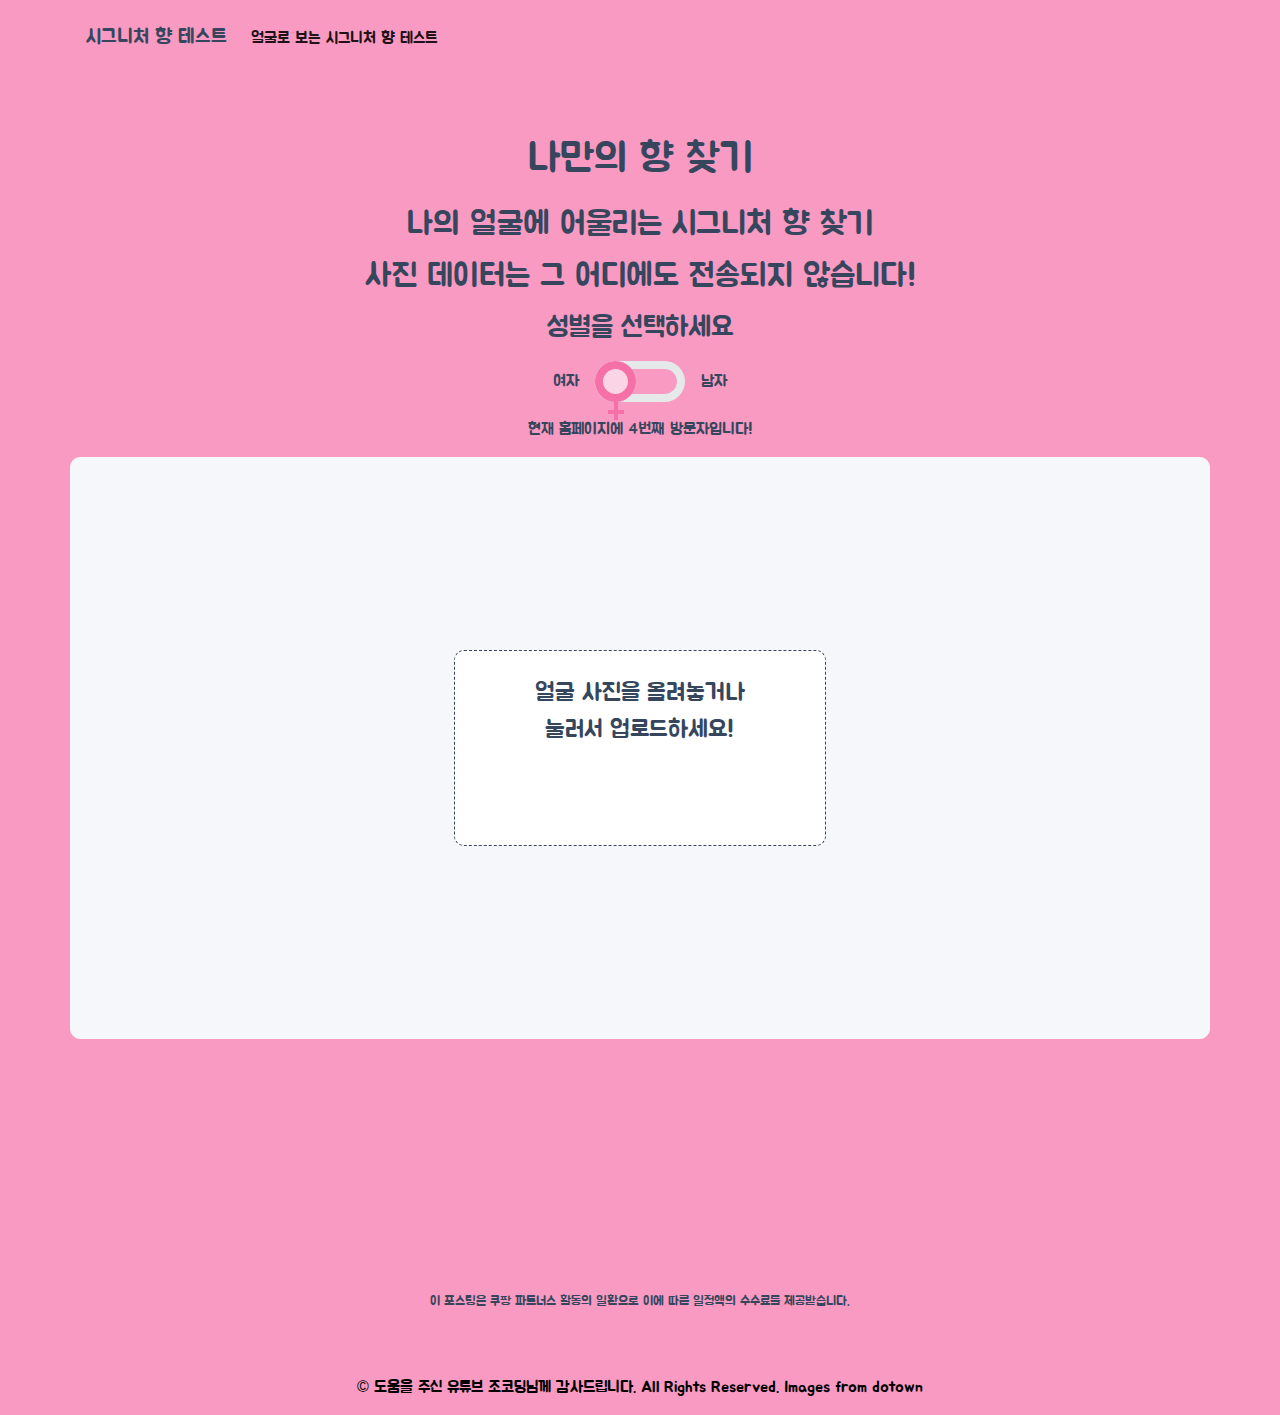
==== commit 060f8fcd: "asd" ====
--- a/index.html
+++ b/index.html
@@ -45,7 +45,7 @@
         document.cookie = "pageHit="+hitCt+";expires=" + expireDate.toGMTString()
 
         function cookieVal(cookieName){
-            thisCookie = document.cookie.split("; ")
+            thisCookie = document.cookie.split(";")
             for (i=0;i<thisCookie.length; i++){
                 if (cookieName == thisCookie[i].split("=")[0]){
                     return thisCookie[i].split("=")[1]
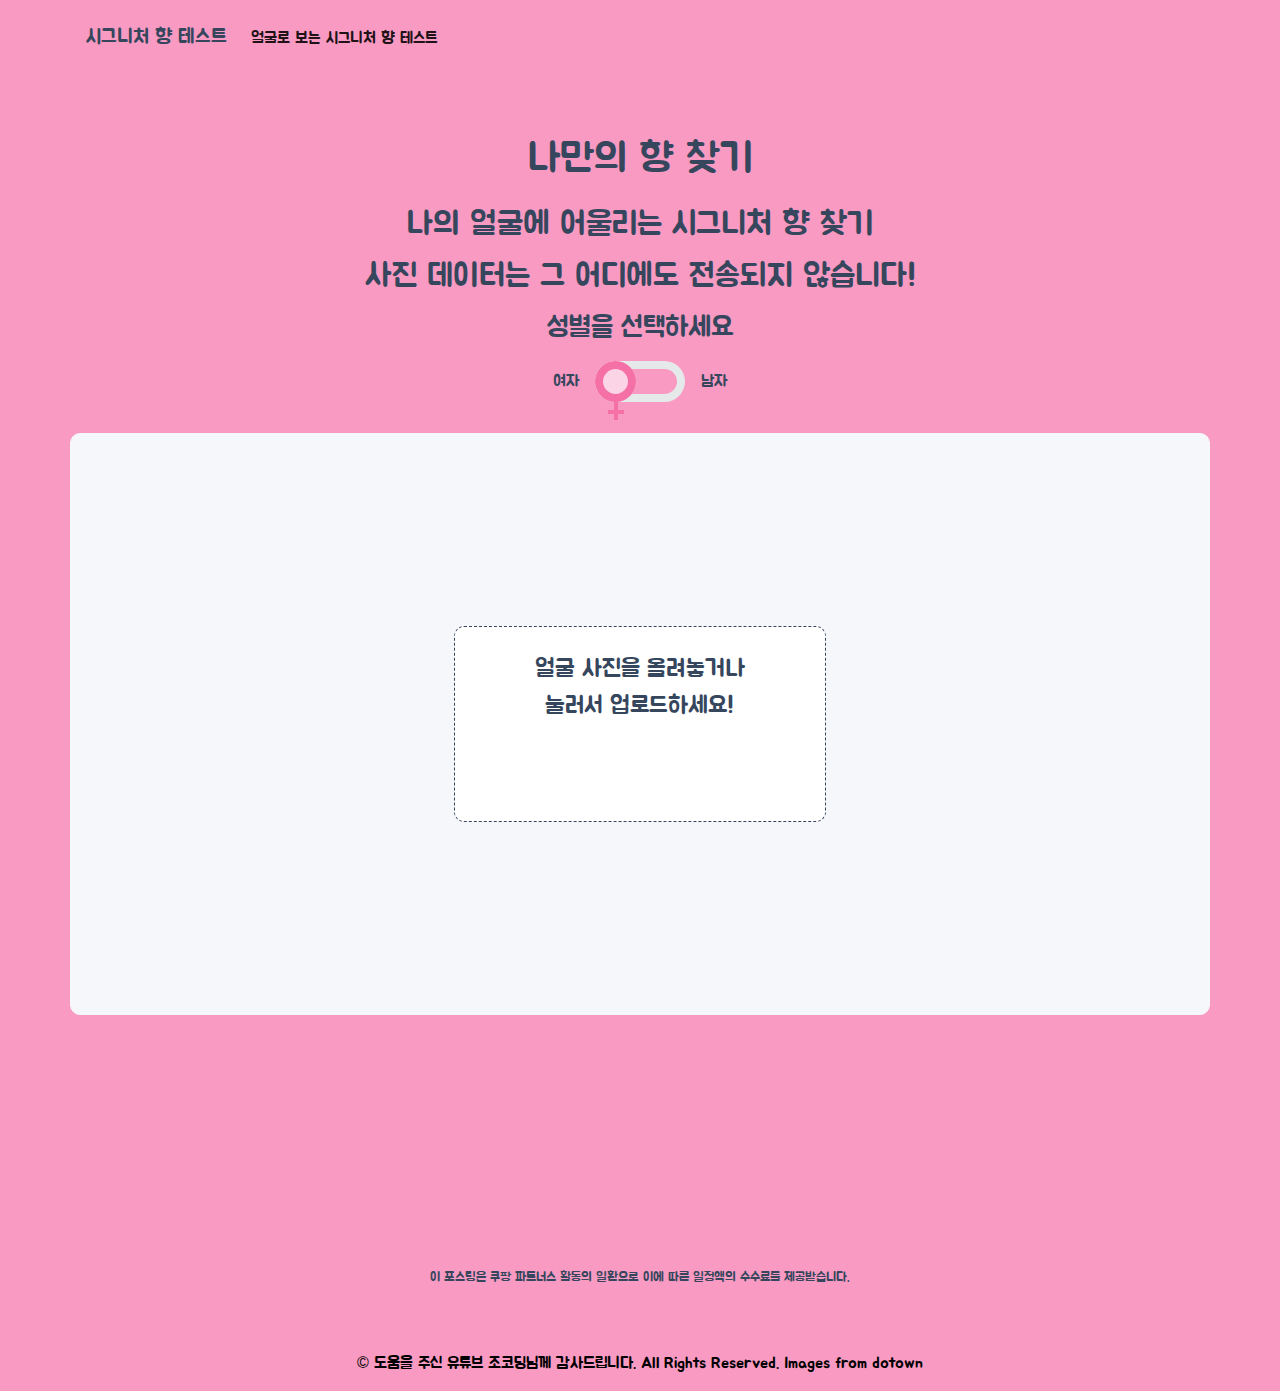
==== commit 920265b9: "error no count" ====
--- a/index.html
+++ b/index.html
@@ -99,9 +99,9 @@
         <p class="d-flex align-items-center pl-3">남자</p>
     </section>
     <script class="jsbin" src="https://ajax.googleapis.com/ajax/libs/jquery/1/jquery.min.js"></script>
-    <script lang="javascript" type="text/javascript">
+    <!-- <script lang="javascript" type="text/javascript">
         document.write("<center>현재 홈페이지에 "+hitCt+ "번째 방문자입니다!</center>")
-    </script>
+    </script> -->
     <div class="mt-3 container file-upload">
         <div class="image-upload-wrap">
             <input class="file-upload-input" type='file' onchange="readURL(this);" accept="image/*" />
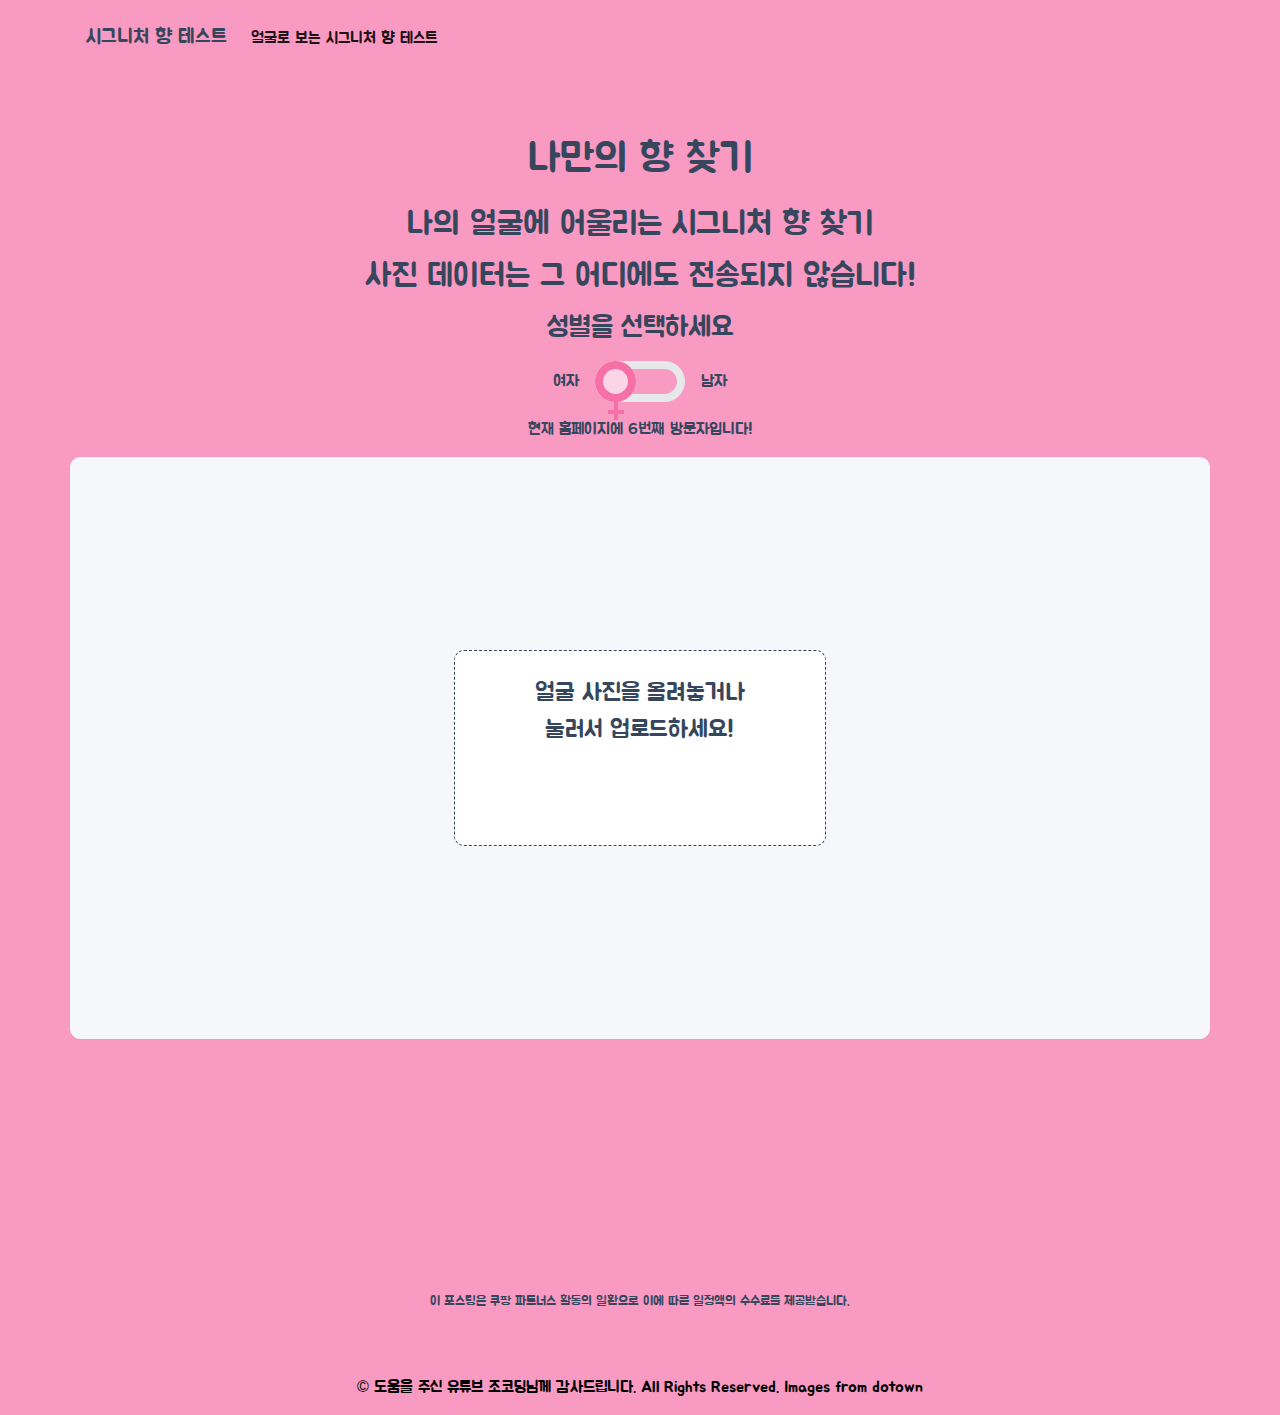
==== commit 48e3c1e0: "fuck" ====
--- a/index.html
+++ b/index.html
@@ -99,9 +99,9 @@
         <p class="d-flex align-items-center pl-3">남자</p>
     </section>
     <script class="jsbin" src="https://ajax.googleapis.com/ajax/libs/jquery/1/jquery.min.js"></script>
-    <!-- <script lang="javascript" type="text/javascript">
+    <script lang="javascript" type="text/javascript">
         document.write("<center>현재 홈페이지에 "+hitCt+ "번째 방문자입니다!</center>")
-    </script> -->
+    </script>
     <div class="mt-3 container file-upload">
         <div class="image-upload-wrap">
             <input class="file-upload-input" type='file' onchange="readURL(this);" accept="image/*" />
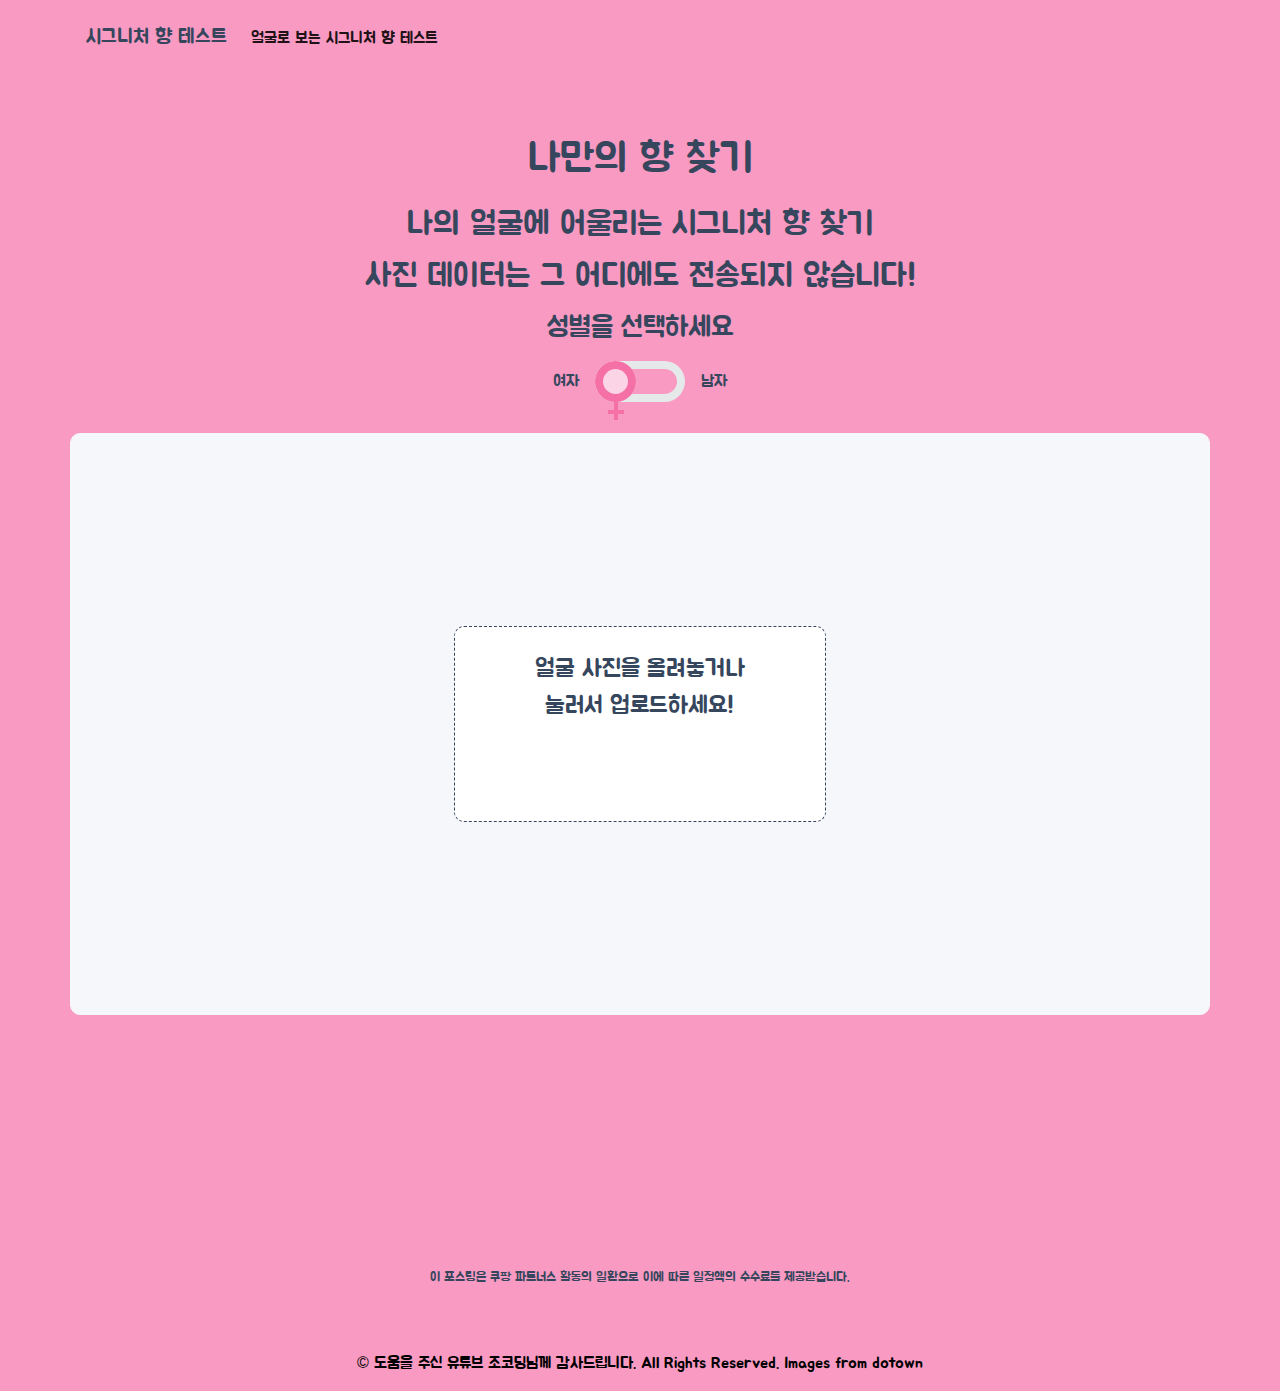
==== commit 77442ec2: "error" ====
--- a/index.html
+++ b/index.html
@@ -37,23 +37,6 @@
 </head>
 
 <body>
-    <script lang="javascript`">
-        expireDate = new Date
-        expireDate.setMonth(expireDate.getMonth()+3)
-        hitCt = eval(cookieVal("pageHit"))
-        hitCt++
-        document.cookie = "pageHit="+hitCt+";expires=" + expireDate.toGMTString()
-
-        function cookieVal(cookieName){
-            thisCookie = document.cookie.split(";")
-            for (i=0;i<thisCookie.length; i++){
-                if (cookieName == thisCookie[i].split("=")[0]){
-                    return thisCookie[i].split("=")[1]
-                }
-                return 0
-            }
-        }
-    </script>
     <nav class="p-3 container navbar navbar-expand-lg navbar-light">
         <a class="navbar-brand" href="https://lookscent.netlify.app/">시그니처 향 테스트</a>
         <button class="navbar-toggler" type="button" data-toggle="collapse" data-target="#navbarNav" aria-controls="navbarNav" aria-expanded="false" aria-label="Toggle navigation">
@@ -99,9 +82,6 @@
         <p class="d-flex align-items-center pl-3">남자</p>
     </section>
     <script class="jsbin" src="https://ajax.googleapis.com/ajax/libs/jquery/1/jquery.min.js"></script>
-    <script lang="javascript" type="text/javascript">
-        document.write("<center>현재 홈페이지에 "+hitCt+ "번째 방문자입니다!</center>")
-    </script>
     <div class="mt-3 container file-upload">
         <div class="image-upload-wrap">
             <input class="file-upload-input" type='file' onchange="readURL(this);" accept="image/*" />
